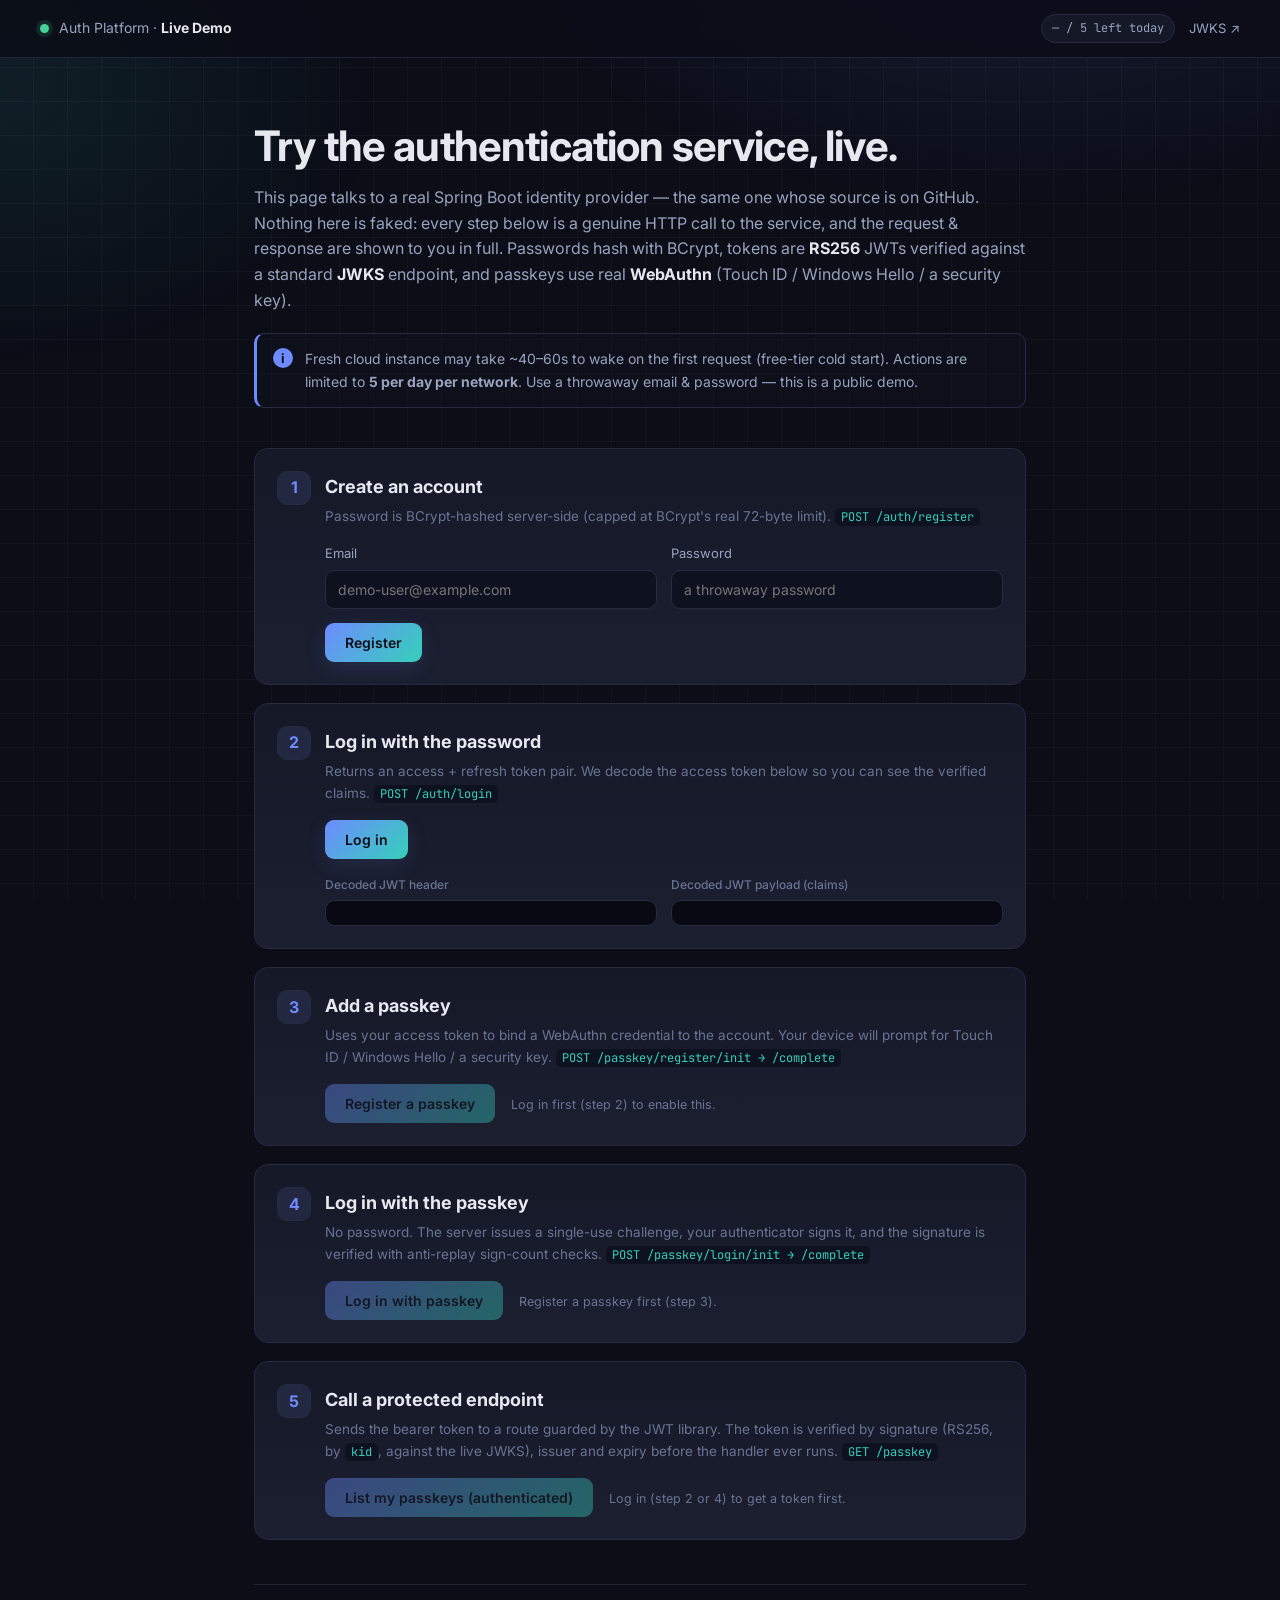
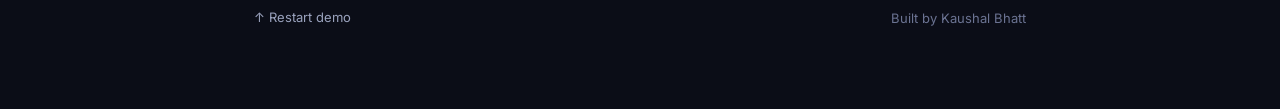
==== auth-service/src/main/resources/static/index.html @ 151467b5 "Add portfolio site, live interactive demo, rate limiting and AWS deploy kit Makes the auth platform " ====
<!DOCTYPE html>
<html lang="en">
<head>
  <meta charset="UTF-8" />
  <meta name="viewport" content="width=device-width, initial-scale=1.0" />
  <title>Live Auth Demo — JWT + Passkeys</title>
  <meta name="description" content="An interactive, live demonstration of a standards-based JWT + WebAuthn passkey authentication service." />
  <!-- Inline SVG favicon. Browsers request /favicon.ico by default; declaring one here stops that
       automatic request (and the 404 it produced) without shipping a binary asset. -->
  <link rel="icon" href="data:image/svg+xml,%3Csvg xmlns='http://www.w3.org/2000/svg' viewBox='0 0 32 32'%3E%3Cpath d='M10 14v-4a6 6 0 0 1 12 0v4' fill='none' stroke='%2335d0ba' stroke-width='3'/%3E%3Crect x='6' y='13' width='20' height='14' rx='3' fill='%236d8bff'/%3E%3Ccircle cx='16' cy='20' r='2.6' fill='%230b0d17'/%3E%3C/svg%3E" />
  <link rel="preconnect" href="https://fonts.googleapis.com" />
  <link rel="preconnect" href="https://fonts.gstatic.com" crossorigin />
  <link href="https://fonts.googleapis.com/css2?family=Inter:wght@400;500;600;700&family=JetBrains+Mono:wght@400;500&display=swap" rel="stylesheet" />
  <link rel="stylesheet" href="demo.css" />
</head>
<body>
  <div class="bg-grid" aria-hidden="true"></div>

  <header class="topbar">
    <div class="brand">
      <span class="brand-dot"></span>
      <span>Auth Platform · <strong>Live Demo</strong></span>
    </div>
    <div class="topbar-right">
      <span id="ratelimit-badge" class="pill pill-muted" title="Actions remaining from your network today">— / 5 left today</span>
      <a class="ghost-link" href="/.well-known/jwks.json" target="_blank" rel="noopener">JWKS ↗</a>
    </div>
  </header>

  <main class="wrap">
    <section class="intro">
      <h1>Try the authentication service, live.</h1>
      <p class="lede">
        This page talks to a real Spring Boot identity provider — the same one whose source is on
        GitHub. Nothing here is faked: every step below is a genuine HTTP call to the service, and
        the request &amp; response are shown to you in full. Passwords hash with BCrypt, tokens are
        <strong>RS256</strong> JWTs verified against a standard <strong>JWKS</strong> endpoint, and
        passkeys use real <strong>WebAuthn</strong> (Touch ID / Windows Hello / a security key).
      </p>
      <div class="callout" id="global-note">
        <span class="callout-ico">i</span>
        <span>
          Fresh cloud instance may take ~40&ndash;60s to wake on the first request (free-tier
          cold start). Actions are limited to <strong>5 per day per network</strong>. Use a throwaway
          email &amp; password — this is a public demo.
        </span>
      </div>
    </section>

    <ol class="steps">
      <!-- STEP 1 — Register -->
      <li class="step" data-step="1">
        <div class="step-head">
          <span class="step-num">1</span>
          <div>
            <h2>Create an account</h2>
            <p>Password is BCrypt-hashed server-side (capped at BCrypt's real 72-byte limit).
              <code>POST /auth/register</code></p>
          </div>
        </div>
        <div class="step-body">
          <div class="form-row">
            <label>Email
              <input type="email" id="email" placeholder="demo-user@example.com" autocomplete="off" />
            </label>
            <label>Password
              <input type="password" id="password" placeholder="a throwaway password" autocomplete="off" />
            </label>
          </div>
          <button class="btn" id="btn-register">Register</button>
          <div class="io" id="io-register" hidden></div>
        </div>
      </li>

      <!-- STEP 2 — Password login -->
      <li class="step" data-step="2">
        <div class="step-head">
          <span class="step-num">2</span>
          <div>
            <h2>Log in with the password</h2>
            <p>Returns an access + refresh token pair. We decode the access token below so you can
              see the verified claims. <code>POST /auth/login</code></p>
          </div>
        </div>
        <div class="step-body">
          <button class="btn" id="btn-login">Log in</button>
          <div class="io" id="io-login" hidden></div>
          <div class="token-view" id="token-view" hidden>
            <div class="token-col">
              <h4>Decoded JWT header</h4>
              <pre class="jwt" id="jwt-header"></pre>
            </div>
            <div class="token-col">
              <h4>Decoded JWT payload (claims)</h4>
              <pre class="jwt" id="jwt-payload"></pre>
            </div>
          </div>
        </div>
      </li>

      <!-- STEP 3 — Register passkey -->
      <li class="step" data-step="3">
        <div class="step-head">
          <span class="step-num">3</span>
          <div>
            <h2>Add a passkey</h2>
            <p>Uses your access token to bind a WebAuthn credential to the account. Your device will
              prompt for Touch ID / Windows Hello / a security key.
              <code>POST /passkey/register/init → /complete</code></p>
          </div>
        </div>
        <div class="step-body">
          <button class="btn" id="btn-passkey-register" disabled>Register a passkey</button>
          <span class="hint" id="hint-passkey-register">Log in first (step 2) to enable this.</span>
          <div class="io" id="io-passkey-register" hidden></div>
        </div>
      </li>

      <!-- STEP 4 — Passkey login -->
      <li class="step" data-step="4">
        <div class="step-head">
          <span class="step-num">4</span>
          <div>
            <h2>Log in with the passkey</h2>
            <p>No password. The server issues a single-use challenge, your authenticator signs it,
              and the signature is verified with anti-replay sign-count checks.
              <code>POST /passkey/login/init → /complete</code></p>
          </div>
        </div>
        <div class="step-body">
          <button class="btn" id="btn-passkey-login" disabled>Log in with passkey</button>
          <span class="hint" id="hint-passkey-login">Register a passkey first (step 3).</span>
          <div class="io" id="io-passkey-login" hidden></div>
        </div>
      </li>

      <!-- STEP 5 — Protected call -->
      <li class="step" data-step="5">
        <div class="step-head">
          <span class="step-num">5</span>
          <div>
            <h2>Call a protected endpoint</h2>
            <p>Sends the bearer token to a route guarded by the JWT library. The token is verified by
              signature (RS256, by <code>kid</code>, against the live JWKS), issuer and expiry before
              the handler ever runs. <code>GET /passkey</code></p>
          </div>
        </div>
        <div class="step-body">
          <button class="btn" id="btn-protected" disabled>List my passkeys (authenticated)</button>
          <span class="hint" id="hint-protected">Log in (step 2 or 4) to get a token first.</span>
          <div class="io" id="io-protected" hidden></div>
        </div>
      </li>
    </ol>

    <footer class="foot">
      <a href="/" class="ghost-link">↑ Restart demo</a>
      <span>Built by Kaushal Bhatt · <a class="ghost-link" id="back-to-portfolio" href="#">← Back to portfolio</a></span>
    </footer>
  </main>

  <script src="demo.js"></script>
</body>
</html>
---- auth-service/src/main/resources/static/demo.css ----
:root {
  --bg: #0b0d17;
  --bg-soft: #12152370;
  --panel: #151827;
  --panel-2: #1b1f30;
  --border: #262b40;
  --border-soft: #20263a;
  --text: #e6e8f0;
  --text-dim: #9aa2bd;
  --text-faint: #6b7392;
  --accent: #6d8bff;
  --accent-2: #35d0ba;
  --danger: #ff6b81;
  --ok: #46d39a;
  --warn: #ffcc66;
  --mono: 'JetBrains Mono', ui-monospace, SFMono-Regular, Menlo, monospace;
}

* { box-sizing: border-box; }

html { scroll-behavior: smooth; }

body {
  margin: 0;
  font-family: 'Inter', system-ui, -apple-system, sans-serif;
  background: var(--bg);
  color: var(--text);
  line-height: 1.6;
  -webkit-font-smoothing: antialiased;
}

.bg-grid {
  position: fixed;
  inset: 0;
  z-index: 0;
  background:
    radial-gradient(900px 500px at 80% -10%, #6d8bff22, transparent 60%),
    radial-gradient(700px 500px at 0% 10%, #35d0ba18, transparent 55%),
    linear-gradient(transparent 0 97%, #ffffff08 97%) 0 0 / 100% 34px,
    linear-gradient(90deg, transparent 0 97%, #ffffff08 97%) 0 0 / 34px 100%;
  pointer-events: none;
}

/* Topbar */
.topbar {
  position: sticky;
  top: 0;
  z-index: 10;
  display: flex;
  align-items: center;
  justify-content: space-between;
  padding: 14px clamp(16px, 4vw, 40px);
  background: #0b0d17cc;
  backdrop-filter: blur(10px);
  border-bottom: 1px solid var(--border-soft);
}
.brand { display: flex; align-items: center; gap: 10px; font-size: 14px; color: var(--text-dim); }
.brand strong { color: var(--text); }
.brand-dot {
  width: 9px; height: 9px; border-radius: 50%;
  background: var(--ok);
  box-shadow: 0 0 0 4px #46d39a22;
  animation: pulse 2.4s infinite;
}
@keyframes pulse { 0%,100% { opacity: 1; } 50% { opacity: .45; } }
.topbar-right { display: flex; align-items: center; gap: 14px; }

.pill {
  font-family: var(--mono);
  font-size: 12px;
  padding: 4px 10px;
  border-radius: 999px;
  border: 1px solid var(--border);
}
.pill-muted { color: var(--text-dim); background: var(--panel); }
.pill-warn { color: #ffd08a; border-color: #6a5320; background: #241d0d; }
.pill-danger { color: var(--danger); border-color: #5a2330; background: #250f16; }

.ghost-link {
  color: var(--text-dim);
  text-decoration: none;
  font-size: 13px;
  border-bottom: 1px dashed transparent;
  transition: color .15s, border-color .15s;
}
.ghost-link:hover { color: var(--accent-2); border-bottom-color: var(--accent-2); }

/* Layout */
.wrap {
  position: relative;
  z-index: 1;
  max-width: 820px;
  margin: 0 auto;
  padding: clamp(28px, 6vw, 64px) clamp(16px, 4vw, 24px) 80px;
}

.intro h1 {
  font-size: clamp(28px, 5vw, 42px);
  line-height: 1.12;
  margin: 0 0 16px;
  letter-spacing: -0.02em;
}
.lede { color: var(--text-dim); font-size: 16px; margin: 0 0 20px; }
.lede strong { color: var(--text); }

.callout {
  display: flex;
  gap: 12px;
  align-items: flex-start;
  background: var(--bg-soft);
  border: 1px solid var(--border);
  border-left: 3px solid var(--accent);
  border-radius: 10px;
  padding: 14px 16px;
  font-size: 14px;
  color: var(--text-dim);
}
.callout-ico {
  flex: none;
  width: 20px; height: 20px;
  border-radius: 50%;
  background: var(--accent);
  color: #0b0d17;
  font-weight: 700;
  font-size: 13px;
  display: grid; place-items: center;
  font-style: normal;
}

/* Steps */
.steps { list-style: none; padding: 0; margin: 40px 0 0; counter-reset: none; }
.step {
  position: relative;
  background: linear-gradient(180deg, var(--panel), var(--panel-2));
  border: 1px solid var(--border);
  border-radius: 14px;
  padding: 22px;
  margin-bottom: 18px;
  transition: border-color .2s, transform .2s;
}
.step[data-active="true"] { border-color: #3a4266; }
.step[data-done="true"] { border-color: #2a6b57; }
.step-head { display: flex; gap: 14px; align-items: flex-start; }
.step-num {
  flex: none;
  width: 34px; height: 34px;
  border-radius: 10px;
  display: grid; place-items: center;
  font-weight: 700;
  background: #232840;
  color: var(--accent);
  border: 1px solid var(--border);
  transition: all .2s;
}
.step[data-done="true"] .step-num { background: #12352b; color: var(--ok); border-color: #2a6b57; }
.step-head h2 { margin: 2px 0 4px; font-size: 18px; }
.step-head p { margin: 0; color: var(--text-faint); font-size: 13.5px; }
.step-head code {
  font-family: var(--mono);
  font-size: 12px;
  color: var(--accent-2);
  background: #0e1220;
  padding: 1px 6px;
  border-radius: 5px;
  white-space: nowrap;
}
.step-body { margin-top: 16px; padding-left: 48px; }
@media (max-width: 560px) { .step-body { padding-left: 0; } }

.form-row { display: flex; gap: 14px; flex-wrap: wrap; margin-bottom: 14px; }
.form-row label { flex: 1 1 200px; display: flex; flex-direction: column; gap: 6px; font-size: 13px; color: var(--text-dim); }
input {
  font-family: inherit;
  font-size: 14px;
  padding: 10px 12px;
  border-radius: 9px;
  border: 1px solid var(--border);
  background: #0e1220;
  color: var(--text);
  transition: border-color .15s;
}
input:focus { outline: none; border-color: var(--accent); }

.btn {
  font-family: inherit;
  font-size: 14px;
  font-weight: 600;
  color: #0b0d17;
  background: linear-gradient(135deg, var(--accent), var(--accent-2));
  border: none;
  padding: 11px 20px;
  border-radius: 9px;
  cursor: pointer;
  transition: transform .12s, opacity .15s, box-shadow .2s;
  box-shadow: 0 6px 20px #6d8bff22;
}
.btn:hover:not(:disabled) { transform: translateY(-1px); box-shadow: 0 8px 26px #6d8bff33; }
.btn:active:not(:disabled) { transform: translateY(0); }
.btn:disabled { opacity: .4; cursor: not-allowed; box-shadow: none; }
.btn.loading { position: relative; color: transparent; }
.btn.loading::after {
  content: ""; position: absolute; inset: 0; margin: auto;
  width: 16px; height: 16px; border-radius: 50%;
  border: 2px solid #0b0d1755; border-top-color: #0b0d17;
  animation: spin .7s linear infinite;
}
@keyframes spin { to { transform: rotate(360deg); } }

.hint { font-size: 12.5px; color: var(--text-faint); margin-left: 12px; }

/* IO panel */
.io {
  margin-top: 16px;
  border: 1px solid var(--border);
  border-radius: 10px;
  overflow: hidden;
  background: #0a0d18;
}
.io-status {
  display: flex; align-items: center; gap: 10px;
  padding: 10px 14px;
  font-family: var(--mono);
  font-size: 13px;
  border-bottom: 1px solid var(--border-soft);
}
.dot { width: 8px; height: 8px; border-radius: 50%; flex: none; }
.dot-ok { background: var(--ok); box-shadow: 0 0 8px var(--ok); }
.dot-err { background: var(--danger); box-shadow: 0 0 8px var(--danger); }
.io-status .method { color: var(--accent-2); }
.io-status .code-ok { color: var(--ok); }
.io-status .code-err { color: var(--danger); }
.io-msg { padding: 10px 14px; font-size: 13.5px; color: var(--text-dim); }
.io-msg.err { color: var(--danger); }
.io-block { border-top: 1px solid var(--border-soft); }
.io-block summary {
  cursor: pointer; padding: 8px 14px; font-size: 12px;
  color: var(--text-faint); font-family: var(--mono);
  user-select: none;
}
.io-block summary:hover { color: var(--text-dim); }
pre {
  margin: 0;
  padding: 12px 14px;
  overflow-x: auto;
  font-family: var(--mono);
  font-size: 12.5px;
  line-height: 1.55;
  color: #cdd3ea;
  background: #070a13;
}

/* Token viewer */
.token-view { display: grid; grid-template-columns: 1fr 1fr; gap: 14px; margin-top: 16px; }
@media (max-width: 560px) { .token-view { grid-template-columns: 1fr; } }
.token-col h4 { margin: 0 0 6px; font-size: 12px; color: var(--text-faint); font-weight: 500; }
pre.jwt { border: 1px solid var(--border); border-radius: 10px; }

.foot {
  display: flex; justify-content: space-between; align-items: center;
  flex-wrap: wrap; gap: 10px;
  margin-top: 44px; padding-top: 22px;
  border-top: 1px solid var(--border-soft);
  color: var(--text-faint); font-size: 13px;
}

.json-key { color: #7fb0ff; }
.json-str { color: #7ee0a8; }
.json-num { color: #f0b366; }
.json-bool { color: #ff9d9d; }
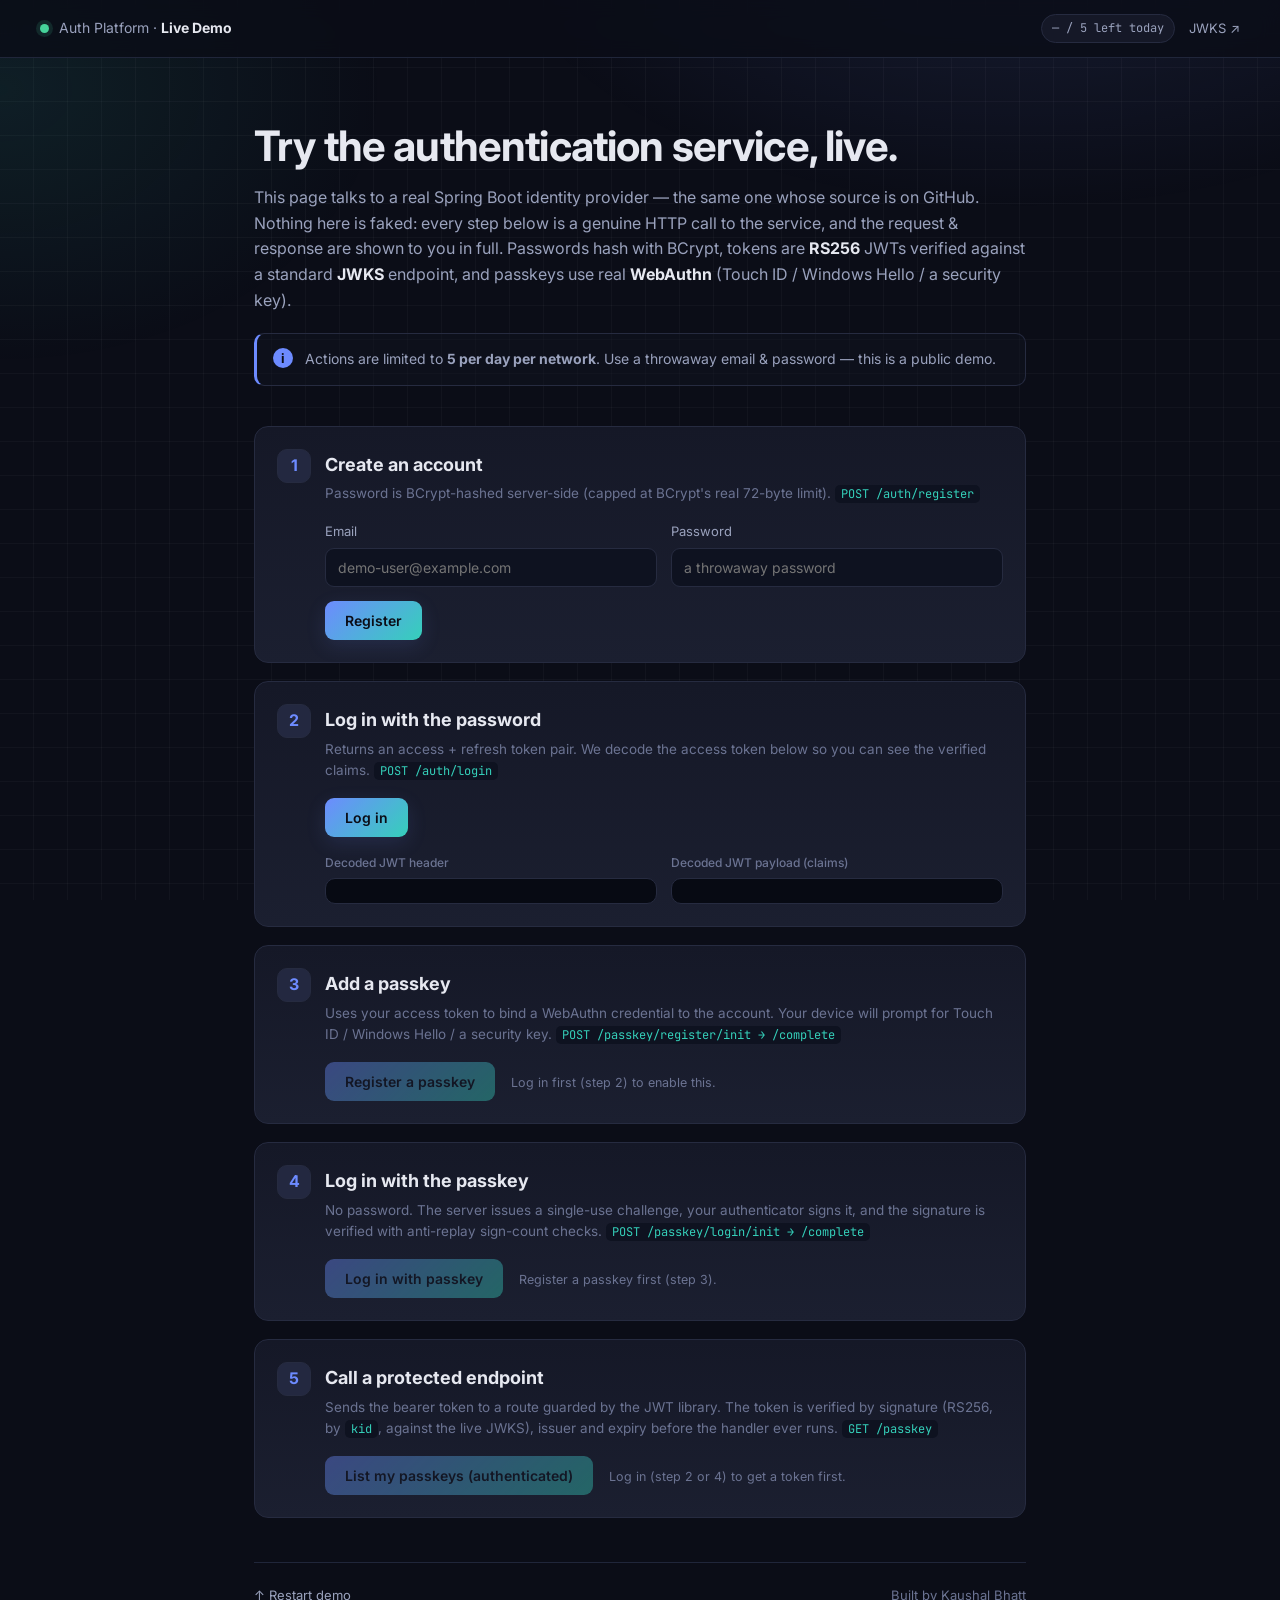
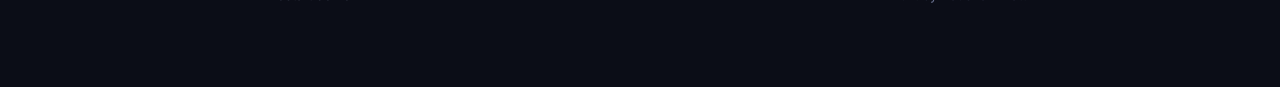
==== commit 4a5649e5: "Remove bundled portfolio site; retarget deploy kit at Oracle Cloud / VPS The repo shipped its own st" ====
--- a/auth-service/src/main/resources/static/index.html
+++ b/auth-service/src/main/resources/static/index.html
@@ -40,8 +40,7 @@
       <div class="callout" id="global-note">
         <span class="callout-ico">i</span>
         <span>
-          Fresh cloud instance may take ~40&ndash;60s to wake on the first request (free-tier
-          cold start). Actions are limited to <strong>5 per day per network</strong>. Use a throwaway
+          Actions are limited to <strong>5 per day per network</strong>. Use a throwaway
           email &amp; password — this is a public demo.
         </span>
       </div>
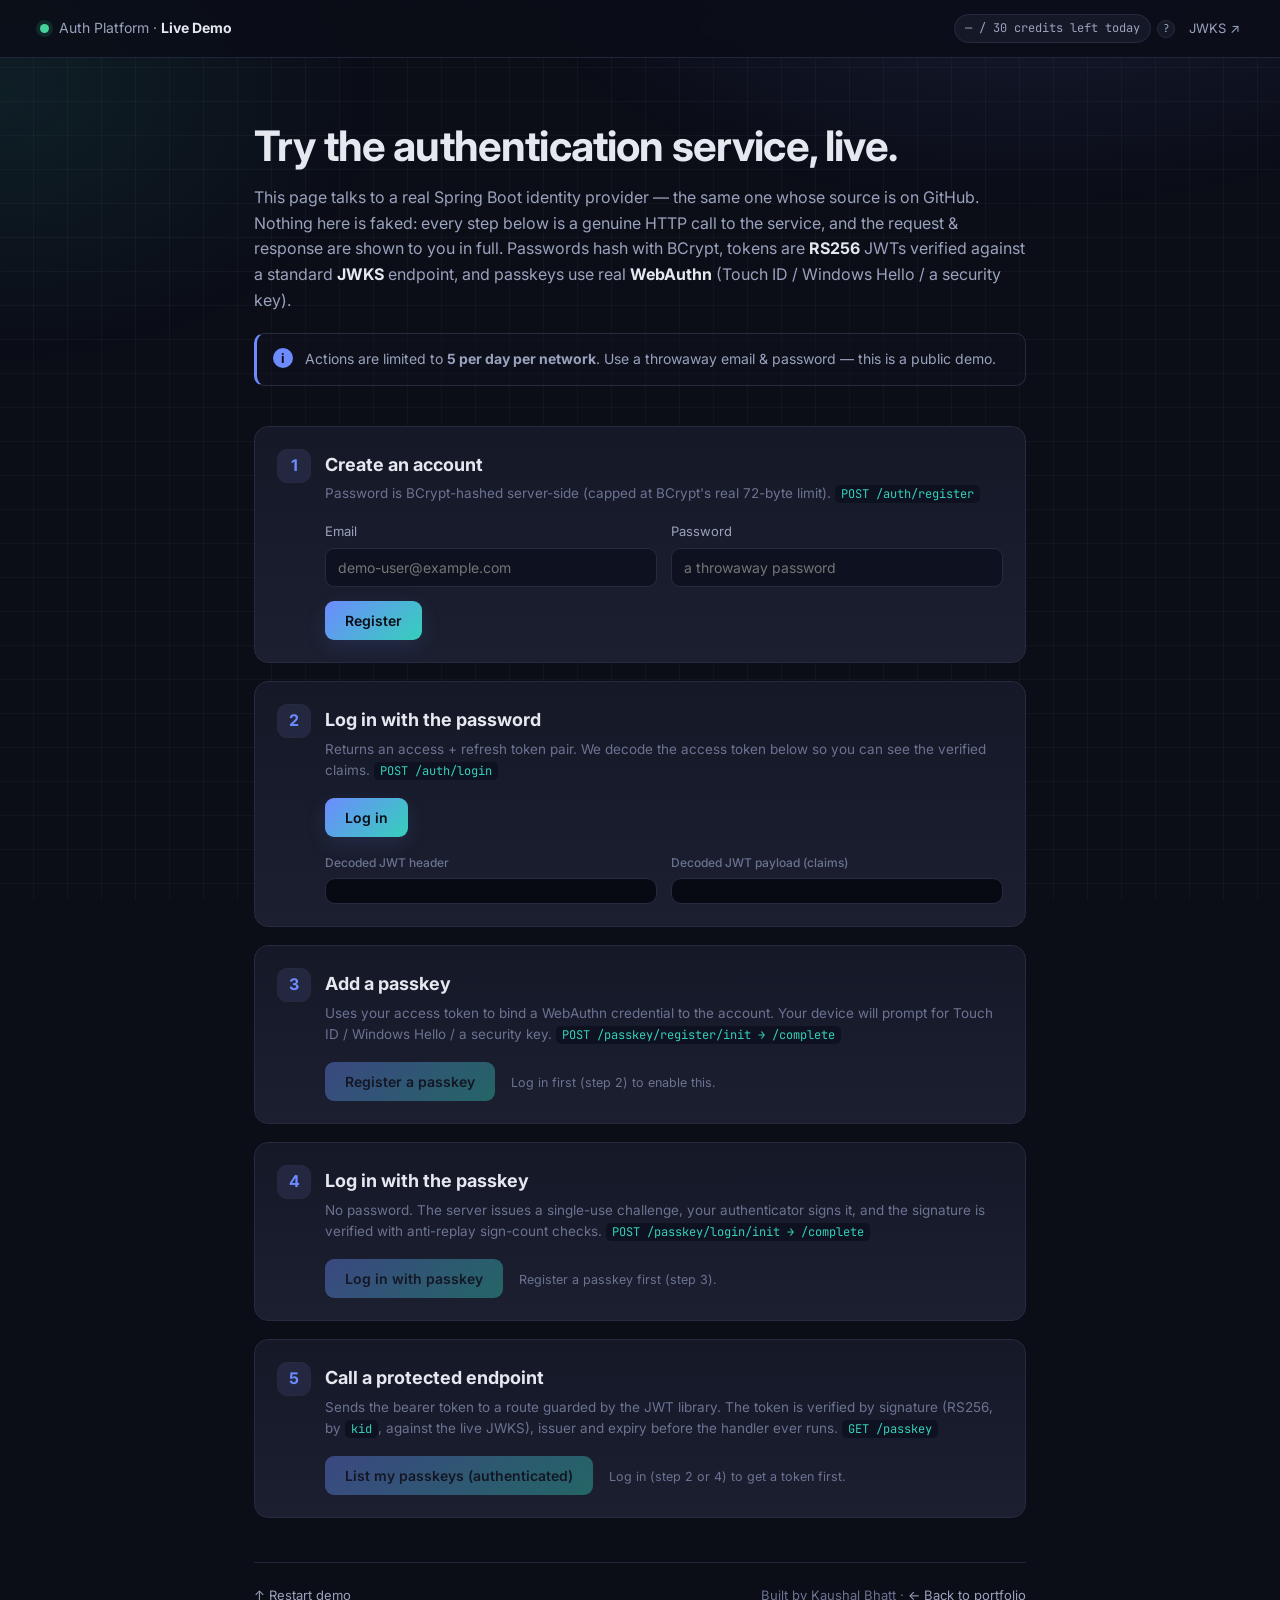
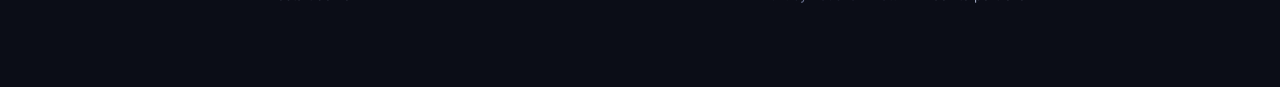
==== commit db06d992: "Explain the demo's rate-limit allowance as credits" ====
--- a/auth-service/src/main/resources/static/index.html
+++ b/auth-service/src/main/resources/static/index.html
@@ -22,7 +22,20 @@
       <span>Auth Platform · <strong>Live Demo</strong></span>
     </div>
     <div class="topbar-right">
-      <span id="ratelimit-badge" class="pill pill-muted" title="Actions remaining from your network today">— / 5 left today</span>
+      <span class="ratelimit-wrap">
+        <span id="ratelimit-badge" class="pill pill-muted">— / 30 credits left today</span>
+        <button type="button" class="info-dot" id="ratelimit-info" aria-label="What are credits?" aria-describedby="ratelimit-tip">?</button>
+        <span class="ratelimit-tip" id="ratelimit-tip" role="tooltip">
+          <strong>Credits</strong> are this demo’s daily allowance. Every state-changing call to the
+          service spends one — registering, logging in, and the init and complete steps of each
+          passkey ceremony.
+          <br><br>
+          A full run, from registering to a passkey login, costs <strong>6 credits</strong>. Your
+          network gets <strong>30 per day</strong>, which is five complete runs.
+          <br><br>
+          The counter resets 24 hours after your first action.
+        </span>
+      </span>
       <a class="ghost-link" href="/.well-known/jwks.json" target="_blank" rel="noopener">JWKS ↗</a>
     </div>
   </header>
--- a/auth-service/src/main/resources/static/demo.css
+++ b/auth-service/src/main/resources/static/demo.css
@@ -76,6 +76,51 @@
 .pill-warn { color: #ffd08a; border-color: #6a5320; background: #241d0d; }
 .pill-danger { color: var(--danger); border-color: #5a2330; background: #250f16; }
 
+/* The credits badge and its explainer. The badge alone says a number; the dot says what the
+   number buys, because "30 left" means nothing until you know a full run costs six. */
+.ratelimit-wrap { position: relative; display: inline-flex; align-items: center; gap: 6px; }
+
+.info-dot {
+  width: 18px; height: 18px; padding: 0;
+  display: inline-flex; align-items: center; justify-content: center;
+  border-radius: 50%;
+  border: 1px solid var(--border);
+  background: var(--panel);
+  color: var(--text-dim);
+  font-family: var(--mono);
+  font-size: 11px; line-height: 1;
+  cursor: help;
+  transition: color .15s, border-color .15s;
+}
+.info-dot:hover, .info-dot:focus-visible { color: var(--accent-2); border-color: var(--accent-2); outline: none; }
+
+/* Kept in the accessibility tree (opacity, not visibility) so aria-describedby can announce it
+   on keyboard focus rather than only on hover. */
+.ratelimit-tip {
+  position: absolute;
+  top: calc(100% + 8px); right: 0;
+  z-index: 30;
+  width: 300px; max-width: calc(100vw - 32px);
+  padding: 11px 13px;
+  border-radius: 10px;
+  border: 1px solid var(--border);
+  background: var(--panel-2);
+  color: var(--text-dim);
+  font-size: 12px; line-height: 1.55;
+  text-align: left;
+  box-shadow: 0 12px 32px #00000077;
+  opacity: 0; pointer-events: none;
+  transform: translateY(-4px);
+  transition: opacity .15s, transform .15s;
+}
+.ratelimit-tip strong { color: var(--text); }
+.info-dot:hover + .ratelimit-tip,
+.info-dot:focus + .ratelimit-tip,
+.info-dot:focus-visible + .ratelimit-tip,
+.ratelimit-tip:hover { opacity: 1; pointer-events: auto; transform: translateY(0); }
+
+@media (prefers-reduced-motion: reduce) { .ratelimit-tip { transition: none; } }
+
 .ghost-link {
   color: var(--text-dim);
   text-decoration: none;
